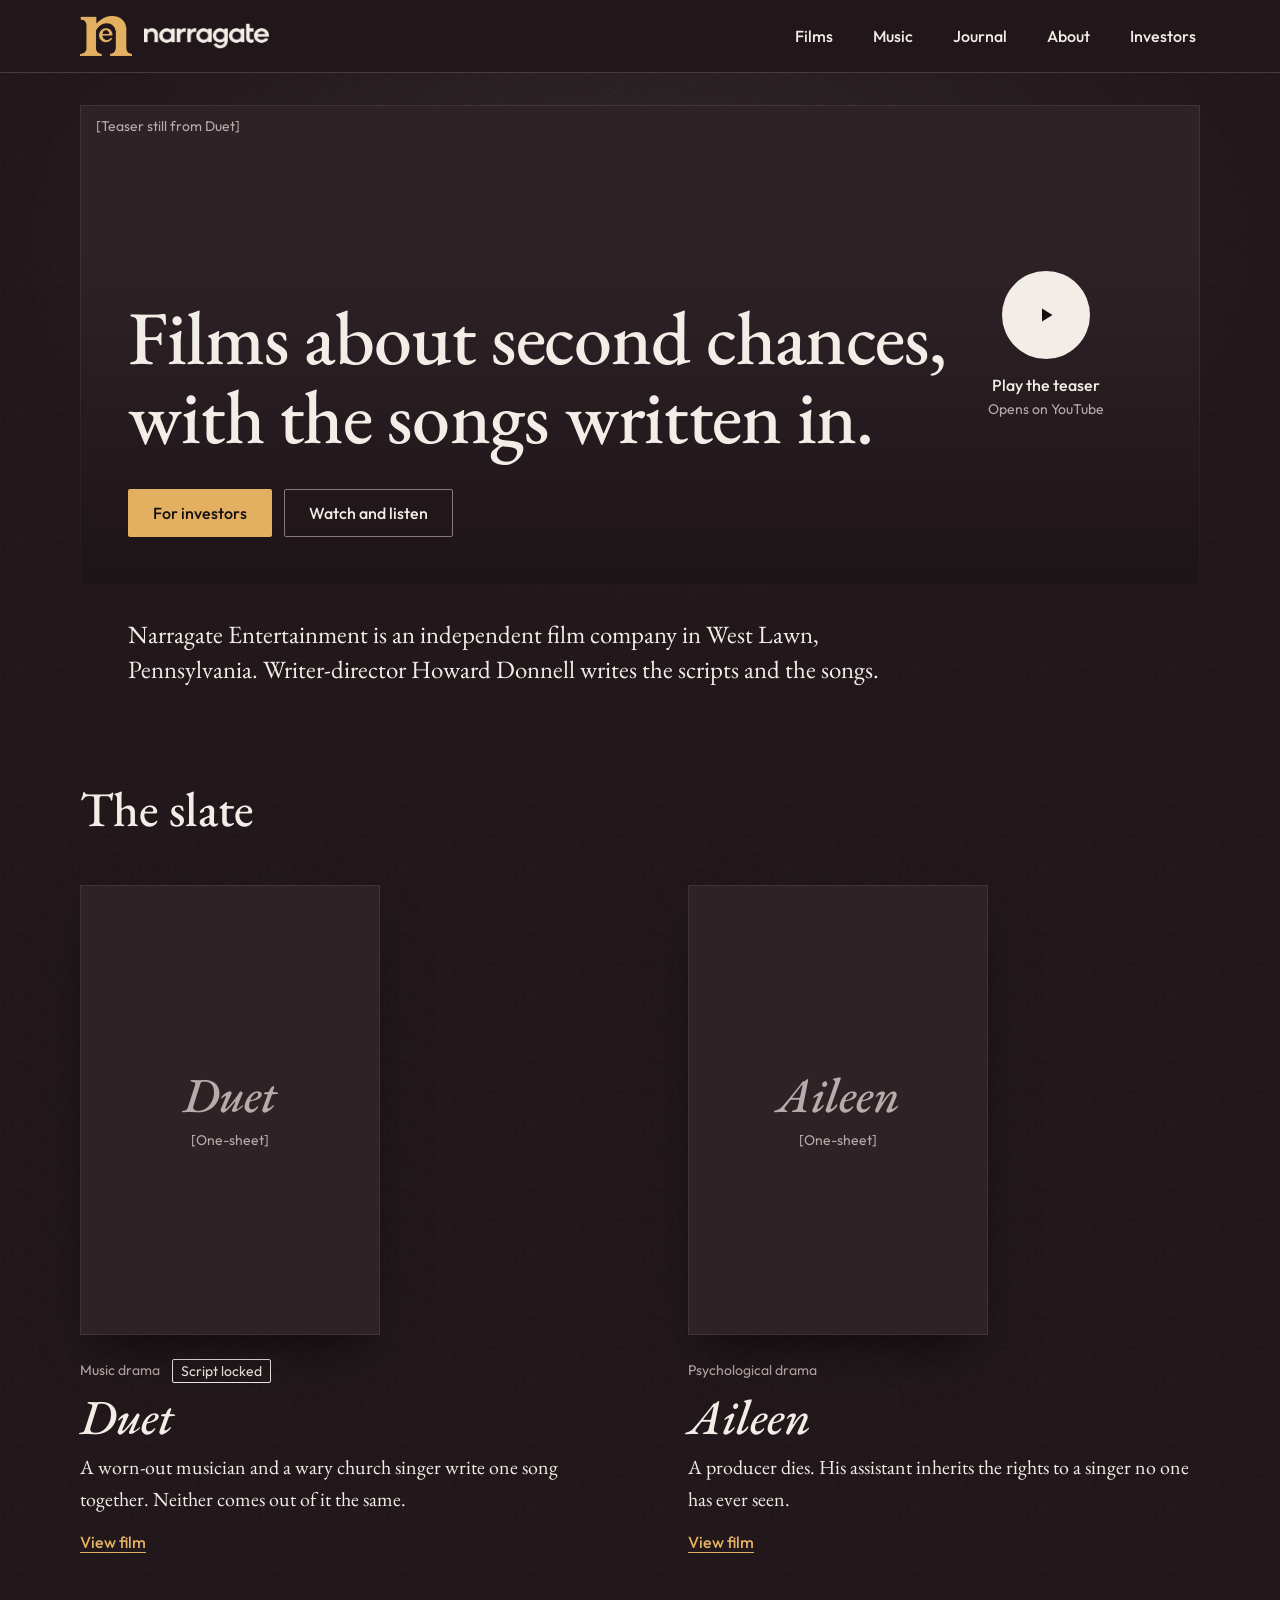
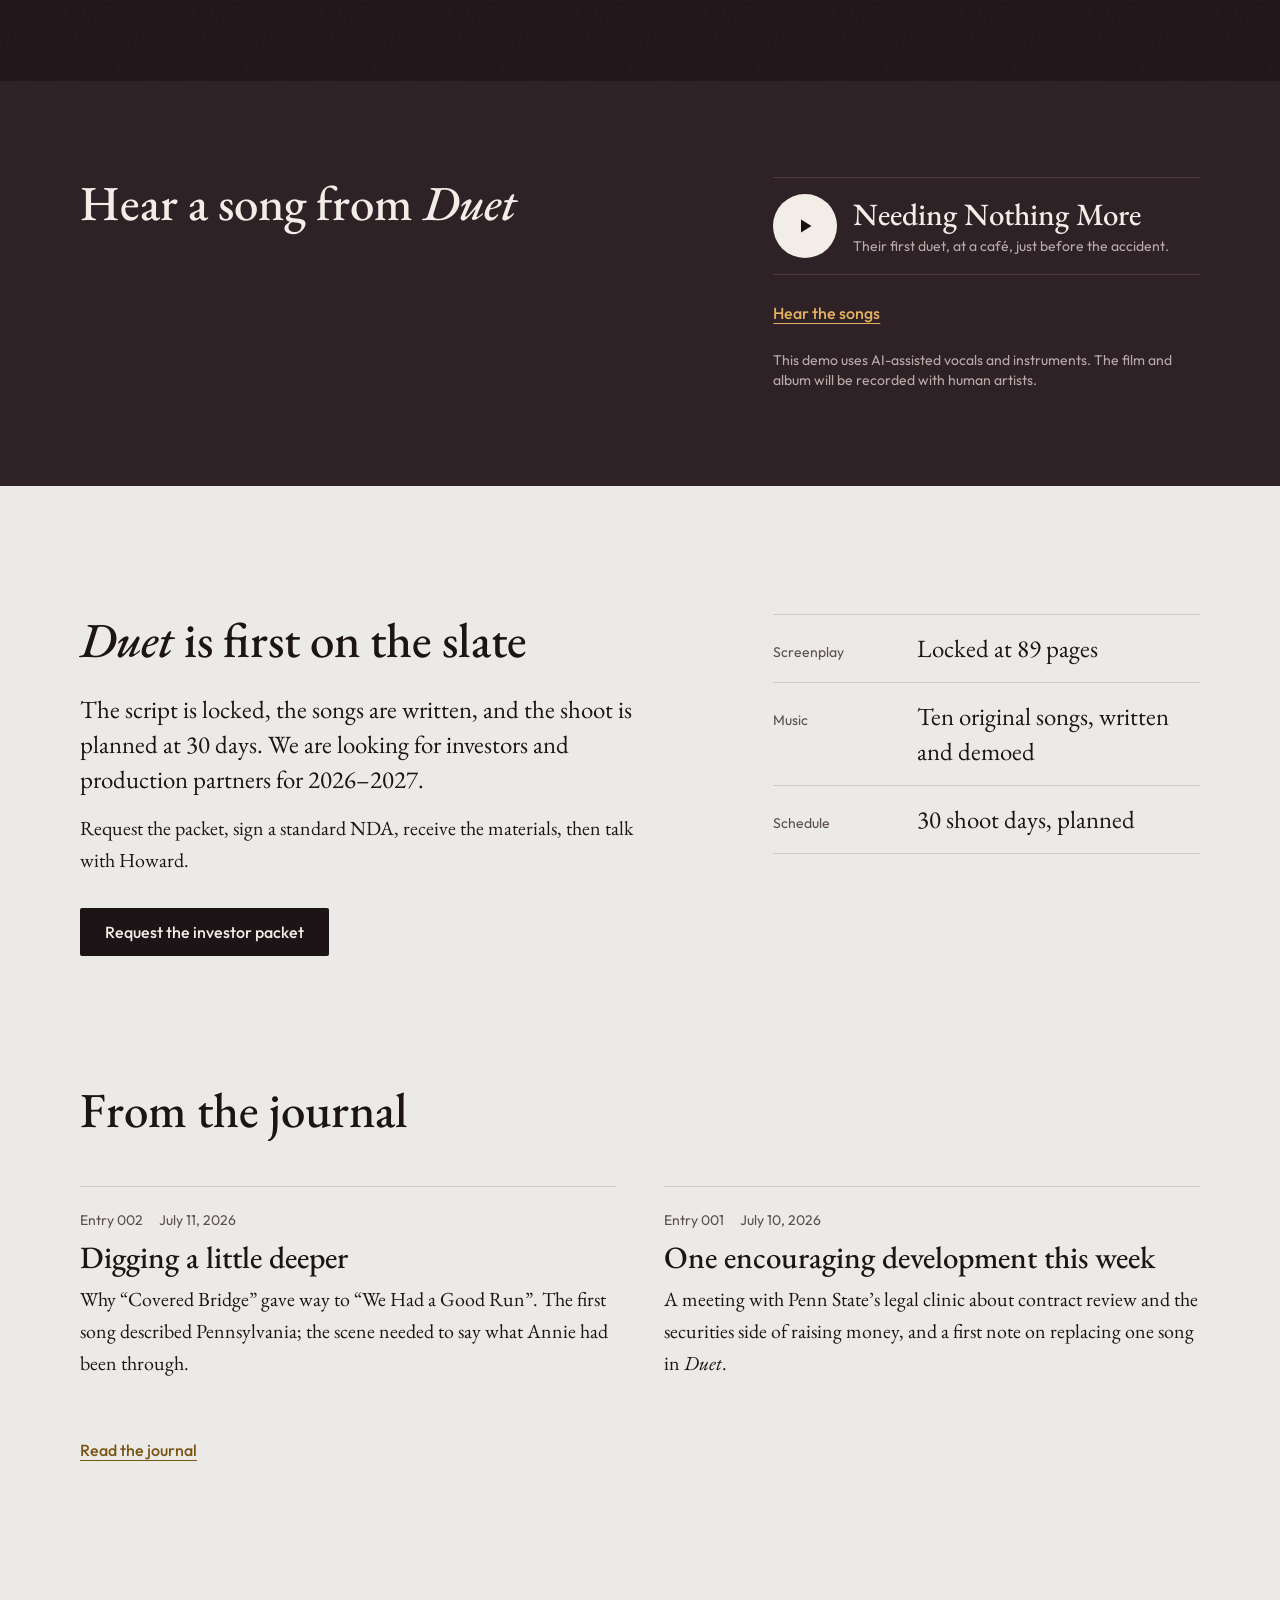
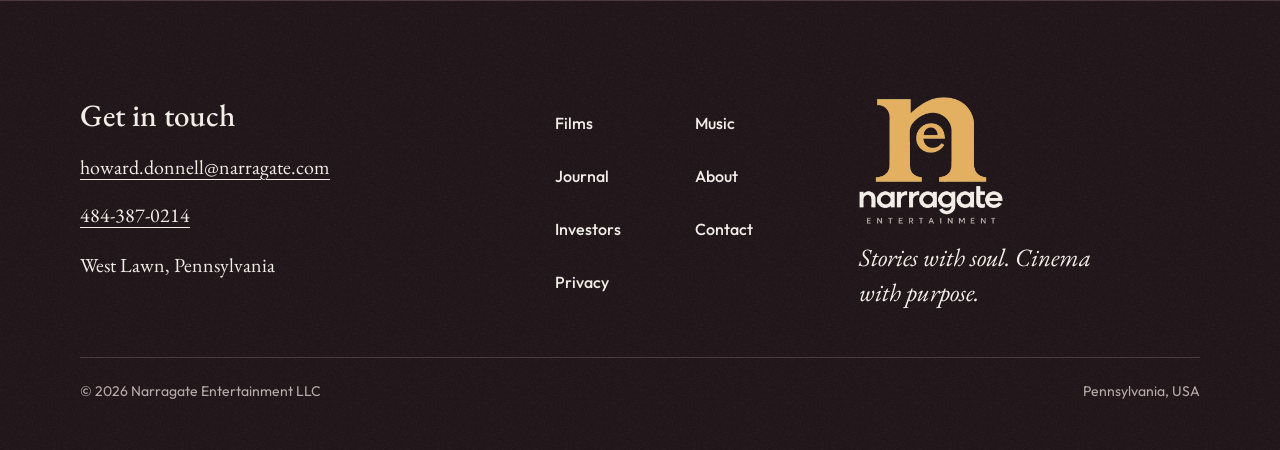
==== index.html @ f236e274 "feat: add narragate.com static site - add eleven pages: home, films, Duet, Aileen, music, journal, a" ====
<!doctype html>
<html lang="en">
<head>
<meta charset="utf-8">
<meta name="viewport" content="width=device-width, initial-scale=1">
<title>Narragate Entertainment: films about second chances</title>
<meta name="description" content="Narragate Entertainment is an independent film company in West Lawn, Pennsylvania. Writer-director Howard Donnell writes the scripts and the songs.">
<meta name="theme-color" content="#21171B">
<link rel="icon" href="assets/favicon/favicon.ico" sizes="any">
<link rel="icon" type="image/png" sizes="32x32" href="assets/favicon/favicon-32x32.png">
<link rel="icon" type="image/png" sizes="16x16" href="assets/favicon/favicon-16x16.png">
<link rel="apple-touch-icon" href="assets/favicon/apple-touch-icon.png">
<link rel="stylesheet" href="assets/css/fonts.css">
<link rel="stylesheet" href="assets/css/narragate.css">
<script>(function(){var d=document.documentElement;try{if(sessionStorage.getItem('ng-lights')!=='1'){d.classList.add('first');sessionStorage.setItem('ng-lights','1');}}catch(e){d.classList.add('first');}})();</script>
<script src="assets/js/site.js" defer></script>
</head>
<body>
<div class="ng">
<a class="skip ui" href="#main">Skip to content</a>
<header class="hdr">
<div class="wrap hdr-in">
<a class="logo" href="index.html" aria-label="Narragate Entertainment, home"><img class="mk" src="assets/img/logo-mark-dark.png" alt=""><img class="wd" src="assets/img/logo-word-dark.png" alt=""></a>
<nav class="nav-l" aria-label="Primary">
<a class="nav-a" href="films.html">Films</a>
<a class="nav-a" href="music.html">Music</a>
<a class="nav-a" href="journal.html">Journal</a>
<a class="nav-a" href="about.html">About</a>
<a class="nav-a" href="investors.html">Investors</a>
</nav>
<button class="menu-b" id="menu-open" type="button" aria-label="Open menu" aria-controls="menu" aria-expanded="false" data-act="openMenu"><svg viewBox="0 0 24 24" width="24" height="24" aria-hidden="true" fill="none" stroke="currentColor" stroke-width="1.75" stroke-linecap="round" stroke-linejoin="round"><path d="M4 7h16M4 12h16M4 17h16"></path></svg></button>
</div>
</header>
<div data-if="menuOpen" hidden>
<div class="sheet" id="menu" role="dialog" aria-modal="true" aria-label="Menu">
<div class="logo" style="justify-content: space-between">
<img class="mk" src="assets/img/logo-mark-dark.png" alt="">
<button class="x-b" id="menu-close" type="button" aria-label="Close menu" data-act="closeMenu"><svg viewBox="0 0 24 24" width="22" height="22" aria-hidden="true" fill="none" stroke="currentColor" stroke-width="1.75" stroke-linecap="round" stroke-linejoin="round"><path d="M6 6l12 12M18 6L6 18"></path></svg></button>
</div>
<nav class="stk" aria-label="Menu">
<a class="h3" href="index.html" aria-current="page">Home</a>
<a class="h3" href="films.html">Films</a>
<a class="h3" href="music.html">Music</a>
<a class="h3" href="journal.html">Journal</a>
<a class="h3" href="about.html">About</a>
<a class="h3" href="investors.html">Investors</a>
<a class="h3" href="contact.html">Contact</a>
</nav>
</div>
</div>
<main id="main">
<section class="house grain plight js-lights">
<div class="wrap heropad">
<div class="hero">
<div class="frame hero-frame js-rise">
<span class="ph-label">[Teaser still from Duet]</span>
<a class="still" href="https://www.youtube.com/watch?v=na07O7nIwEA" target="_blank" rel="noopener" aria-label="Play the Duet teaser. Opens on YouTube."><span class="playbtn"><span class="playc"><svg viewBox="0 0 24 24" width="24" height="24" aria-hidden="true"><path d="M8 5.5v13l10.5-6.5z" fill="currentColor"></path></svg></span><span class="stk" style="gap: 4px"><span class="ui">Play the teaser</span><span class="meta mut">Opens on YouTube</span></span></span></a>
</div>
<div class="hero-copy">
<h1 class="h1">Films about second chances, with the songs written in.</h1>
<div class="doors">
<a class="btn btn-gold" href="investors.html">For investors</a>
<a class="btn btn-ghost" href="films.html">Watch and listen</a>
</div>
</div>
</div>
<p class="lead measure hero-lead">Narragate Entertainment is an independent film company in West Lawn, Pennsylvania. Writer-director Howard Donnell writes the scripts and the songs.</p>
</div>
</section>

<section class="house grain" id="slate">
<div class="wrap sec pt0 stk" style="gap: 48px">
<h2 class="h2">The slate</h2>
<div class="slate">
<a class="lobby" href="duet.html">
<div class="poster" aria-hidden="true"><span class="h2 it mut">Duet</span><span class="ph-label">[One-sheet]</span></div>
<div class="lab">
<div class="lab-top"><span class="meta mut">Music drama</span><span class="chip">Script locked</span></div>
<h3 class="h2 it">Duet</h3>
<p class="body measure">A worn-out musician and a wary church singer write one song together. Neither comes out of it the same.</p>
<span class="lk ui" style="margin-top: 8px">View film</span>
</div>
</a>
<a class="lobby" href="aileen.html">
<div class="poster" aria-hidden="true"><span class="h2 it mut">Aileen</span><span class="ph-label">[One-sheet]</span></div>
<div class="lab">
<div class="lab-top"><span class="meta mut">Psychological drama</span></div>
<h3 class="h2 it">Aileen</h3>
<p class="body measure">A producer dies. His assistant inherits the rights to a singer no one has ever seen.</p>
<span class="lk ui" style="margin-top: 8px">View film</span>
</div>
</a>
</div>
</div>
</section>

<section class="house7">
<div class="wrap band">
<div class="two">
<h2 class="h2">Hear a song from <em>Duet</em></h2>
<div class="stk" style="gap: 16px; align-items: stretch">
<button class="feat" type="button" aria-label="Play Needing Nothing More" aria-pressed="false" data-track="d4" data-title="Needing Nothing More">
<span class="solid">
<span data-on hidden><svg viewBox="0 0 24 24" width="20" height="20" aria-hidden="true" fill="none" stroke="currentColor" stroke-width="2.25" stroke-linecap="round" stroke-linejoin="round"><path d="M9 6v12M15 6v12"></path></svg></span>
<span data-off><svg viewBox="0 0 24 24" width="24" height="24" aria-hidden="true"><path d="M8 5.5v13l10.5-6.5z" fill="currentColor"></path></svg></span>
</span>
<span class="trk-t"><span class="h3 trk-name">Needing Nothing More</span><span class="meta mut">Their first duet, at a café, just before the accident.</span></span>
</button>

<div class="ui"><a class="lk lk-b" href="music.html">Hear the songs</a></div>
<p class="meta mut">This demo uses AI-assisted vocals and instruments. The film and album will be recorded with human artists.</p>
</div>
</div>
</div>
</section>

<section class="screen">
<div class="wrap sec">
<div class="two">
<div class="stk" style="align-items: flex-start">
<h2 class="h2"><em>Duet</em> is first on the slate</h2>
<p class="lead measure" style="margin-top: 24px">The script is locked, the songs are written, and the shoot is planned at 30 days. We are looking for investors and production partners for 2026–2027.</p>
<p class="body measure" style="margin-top: 16px">Request the packet, sign a standard NDA, receive the materials, then talk with Howard.</p>
<a class="btn btn-ink" href="investors.html" style="margin-top: 32px">Request the investor packet</a>
</div>
<dl class="ledger">
<div><dt>Screenplay</dt><dd class="lead">Locked at 89 pages</dd></div>
<div><dt>Music</dt><dd class="lead">Ten original songs, written and demoed</dd></div>
<div><dt>Schedule</dt><dd class="lead">30 shoot days, planned</dd></div>
</dl>
</div>
</div>
<div class="wrap sec pt0 stk" style="gap: 48px">
<h2 class="h2">From the journal</h2>
<div class="two-eq">
<article class="rule stk" style="gap: 8px; padding-top: 24px">
<div class="meta mut" style="display: flex; flex-wrap: wrap; gap: 0 16px"><span>Entry 002</span><span>July 11, 2026</span></div>
<h3 class="h3">Digging a little deeper</h3>
<p class="body">Why “Covered Bridge” gave way to “We Had a Good Run”. The first song described Pennsylvania; the scene needed to say what Annie had been through.</p>
</article>
<article class="rule stk" style="gap: 8px; padding-top: 24px">
<div class="meta mut" style="display: flex; flex-wrap: wrap; gap: 0 16px"><span>Entry 001</span><span>July 10, 2026</span></div>
<h3 class="h3">One encouraging development this week</h3>
<p class="body">A meeting with Penn State’s legal clinic about contract review and the securities side of raising money, and a first note on replacing one song in <em>Duet</em>.</p>
</article>
</div>
<div class="ui"><a class="lk lk-b" href="journal.html">Read the journal</a></div>
</div>
</section>
</main>
<footer class="ftr grain" id="contact">
<div class="wrap ftrpad">
<div class="ftr-g">
<div class="stk" style="gap: 4px; align-items: flex-start">
<h2 class="h3" style="margin-bottom: 8px">Get in touch</h2>
<a class="body lk-q lk-b" href="mailto:howard.donnell@narragate.com" style="overflow-wrap: anywhere">howard.donnell@narragate.com</a>
<a class="body lk-q lk-b" href="tel:+14843870214">484-387-0214</a>
<div class="body" style="margin-top: 8px">West Lawn, Pennsylvania</div>
</div>
<nav class="ftr-l ui" aria-label="Footer">
<a href="films.html">Films</a>
<a href="music.html">Music</a>
<a href="journal.html">Journal</a>
<a href="about.html">About</a>
<a href="investors.html">Investors</a>
<a href="contact.html">Contact</a>
<a href="privacy.html">Privacy</a>
</nav>
<div class="stk" style="gap: 16px; align-items: flex-start">
<img class="brandimg" src="assets/img/logo-lockup-dark.png" alt="Narragate Entertainment" style="width: 144px; height: auto">
<p class="lead it">Stories with soul. Cinema with purpose.</p>
</div>
</div>
<div class="meta mut ftr-legal">
<span>© 2026 Narragate Entertainment LLC</span>
<span>Pennsylvania, USA</span>
</div>
</div>
</footer>
<div data-if="hasNow" hidden>
<div class="mini" role="region" aria-label="Player">
<div class="wrap mini-in">
<button class="pb bare not-s" type="button" aria-label="Previous song" data-act="prev"><svg viewBox="0 0 24 24" width="20" height="20" aria-hidden="true" fill="none" stroke="currentColor" stroke-width="1.75" stroke-linecap="round" stroke-linejoin="round"><path d="M18 6.5l-8 5.5 8 5.5z"></path><path d="M7 6.5v11"></path></svg></button>
<button class="pb on" type="button" aria-label="Pause" data-label="nowLabel" data-act="toggleNow">
<span data-if="nowOn"><svg viewBox="0 0 24 24" width="20" height="20" aria-hidden="true" fill="none" stroke="currentColor" stroke-width="2.25" stroke-linecap="round" stroke-linejoin="round"><path d="M9 6v12M15 6v12"></path></svg></span>
<span data-if="nowOff" hidden><svg viewBox="0 0 24 24" width="20" height="20" aria-hidden="true"><path d="M8 5.5v13l10.5-6.5z" fill="currentColor"></path></svg></span>
</button>
<button class="pb bare not-s" type="button" aria-label="Next song" data-act="next"><svg viewBox="0 0 24 24" width="20" height="20" aria-hidden="true" fill="none" stroke="currentColor" stroke-width="1.75" stroke-linecap="round" stroke-linejoin="round"><path d="M6 6.5l8 5.5-8 5.5z"></path><path d="M17 6.5v11"></path></svg></button>
<div class="stk" style="flex: 1 1 auto; min-width: 0; padding-left: 8px">
<span class="ui ell" data-bind="nowTitle"></span>
<span class="meta mut ell"><em data-bind="nowFilm"></em><span class="not-s" style="padding-left: 12px" data-bind="nowNote"></span></span>
</div>
<span class="meta time" aria-label="Time elapsed" data-bind="nowTime"></span>
<button class="pb bare" type="button" aria-label="Close player" data-act="stop"><svg viewBox="0 0 24 24" width="22" height="22" aria-hidden="true" fill="none" stroke="currentColor" stroke-width="1.75" stroke-linecap="round" stroke-linejoin="round"><path d="M6 6l12 12M18 6L6 18"></path></svg></button>
</div>
</div>
</div>
</div>
</body>
</html>
---- assets/css/fonts.css ----
/* Narragate fonts: three variable fonts, loaded from assets/fonts.
   EB Garamond (roman and italic, weight 400 to 800) and Outfit (weight 100 to 900). */
@font-face{font-family:'EB Garamond';font-style:normal;font-weight:400 800;font-display:swap;src:url(../fonts/eb-garamond-latin-wght-normal.woff2) format('woff2')}
@font-face{font-family:'EB Garamond';font-style:italic;font-weight:400 800;font-display:swap;src:url(../fonts/eb-garamond-latin-wght-italic.woff2) format('woff2')}
@font-face{font-family:'Outfit';font-style:normal;font-weight:100 900;font-display:swap;src:url(../fonts/outfit-latin-wght-normal.woff2) format('woff2')}
---- assets/css/narragate.css ----
/* Narragate site stylesheet. Fonts are declared in fonts.css. */
:root,.ng{--house-900:#170F12;--house-800:#21171B;--house-700:#2E2227;--house-600:#4A3A40;--control-dark:#8A777D;--light:#F2EDE6;--muted:#B9ABA9;--tungsten:#E3B062;--tungsten-deep:#C8923E;--screen:#ECEAE6;--screen-raised:#F7F6F3;--ink:#1C1417;--ink-muted:#5B4F52;--brass:#7A5516;--screen-line:#CFCBC5;--control-light:#7F7973;--err-l:#A1281B;--ok-l:#256B3C;--serif:'EB Garamond','Iowan Old Style',Palatino,Georgia,serif;--sans:Outfit,'Helvetica Neue',system-ui,sans-serif}
html{scroll-behavior:smooth}
body{margin:0}
.ng,.ng *{box-sizing:border-box}
.ng{min-height:100vh;display:flex;flex-direction:column;background:var(--house-800);color:var(--light);font-family:var(--serif);-webkit-font-smoothing:antialiased;text-rendering:optimizeLegibility}
.ng ::selection{background:var(--tungsten);color:var(--house-900)}
:where(.ng) :where(h1,h2,h3,p,ol,ul,dl,dt,dd){margin:0;padding:0}
:where(.ng) :where(ol,ul){list-style:none}
:where(.ng) a{color:inherit}
.display{font:italic 500 clamp(3.25rem,2.07rem + 4.83vw,5.9375rem)/1 var(--serif);letter-spacing:-0.01em}
.h1{font:500 clamp(2.625rem,1.69rem + 3.82vw,4.75rem)/1.05 var(--serif);letter-spacing:-0.01em;text-wrap:balance}
.h2{font:500 clamp(2.0625rem,1.62rem + 1.8vw,3.0625rem)/1.1 var(--serif);text-wrap:balance}
.h3{font:500 clamp(1.6875rem,1.58rem + 0.45vw,1.9375rem)/1.2 var(--serif)}
.lead{font:400 clamp(1.4375rem,1.38rem + 0.22vw,1.5625rem)/1.4 var(--serif);text-wrap:pretty;font-variant-numeric:oldstyle-nums}
.t-item{font:500 clamp(1.4375rem,1.38rem + 0.22vw,1.5625rem)/1.3 var(--serif)}
.body{font:400 clamp(1.1875rem,1.16rem + 0.11vw,1.25rem)/1.6 var(--serif);text-wrap:pretty;font-variant-numeric:oldstyle-nums}
.ui{font:500 1rem/1.3 var(--sans)}
.meta{font:400 0.875rem/1.4 var(--sans)}
.billing{font:400 clamp(0.8125rem,0.785rem + 0.11vw,0.875rem)/1.6 var(--sans);letter-spacing:clamp(0.02em,calc((100cqi - 23.4em) / 38),0.24em);text-transform:uppercase}
.billing span{text-wrap:balance}
.tb>.stk{container-type:inline-size}
.it{font-style:italic}
.measure{max-width:68ch}
.mut{color:var(--muted)}
.screen .mut{color:var(--ink-muted)}
.stk{display:flex;flex-direction:column}
.ell{white-space:nowrap;overflow:hidden;text-overflow:ellipsis}
.house{background-color:var(--house-800);color:var(--light)}
.house7{background-color:var(--house-700);color:var(--light)}
.screen{background-color:var(--screen);color:var(--ink)}
.plight{background-image:radial-gradient(900px 520px at 50% 24%,rgba(255,255,255,0.07),rgba(255,255,255,0) 70%)}
.grain{position:relative;isolation:isolate}
.grain::before{content:"";position:absolute;inset:0;z-index:-1;background-image:url(../img/grain.png);background-size:128px 128px;pointer-events:none}
.wrap{width:100%;max-width:1360px;margin:0 auto;padding-inline:20px}
.sec{padding-block:64px}
.band{padding-block:48px}
.heropad{padding-top:24px;padding-bottom:64px}
.toppad{padding-top:48px;padding-bottom:64px}
.pt0{padding-top:0}
.pb0{padding-bottom:0}
.rule{border-top:1px solid var(--screen-line)}
.house .rule,.house7 .rule{border-top-color:var(--house-600)}
.two,.two-r,.two-eq,.three,.steps,.tb,.frow,.frow2,.slate,.inv{display:grid;gap:32px}
.tb>.poster,.tb>.portrait{width:60%;margin:0 auto}
.frow,.frow2{gap:16px}
.skip{position:absolute;left:-999px;top:8px;z-index:60;background:var(--light);color:var(--house-900);padding:12px 16px}
.skip:focus{left:16px}
.hdr{position:sticky;top:0;z-index:30;background:rgba(33,23,27,0.94);-webkit-backdrop-filter:blur(12px);backdrop-filter:blur(12px);color:var(--light);border-bottom:1px solid var(--house-600)}
.hdr.lighth{background:rgba(236,234,230,0.94);color:var(--ink);border-bottom-color:var(--screen-line)}
.hdr-in{display:flex;align-items:center;justify-content:space-between;height:56px}
.logo{display:inline-flex;align-items:center;gap:12px;min-height:44px;text-decoration:none}
.logo img,.brandimg{display:block;width:auto}
.logo .mk{height:32px}
.logo .wd{height:20px}
.nav-l{display:none}
.nav-a{display:inline-flex;align-items:center;justify-content:center;min-height:44px;min-width:44px;padding-inline:4px;text-decoration:underline;text-decoration-color:transparent;text-decoration-thickness:2px;text-underline-offset:0.5em;font:500 1rem/1.3 var(--sans);transition:text-decoration-color 0.15s ease}
.nav-a:hover{text-decoration-color:currentColor}
.nav-a[aria-current]{text-decoration-color:var(--tungsten)}
.hdr.lighth .nav-a[aria-current]{text-decoration-color:var(--brass)}
.menu-b,.x-b{display:inline-flex;align-items:center;justify-content:center;width:44px;height:44px;margin-right:-8px;padding:0;border:0;background:none;color:inherit;cursor:pointer}
.sheet{position:fixed;inset:0;z-index:50;display:flex;flex-direction:column;padding:8px 20px 32px;overflow:auto;background:var(--house-700);color:var(--light)}
.sheet nav a{display:flex;align-items:center;min-height:64px;border-top:1px solid var(--house-600);text-decoration:none}
.sheet nav a:last-child{border-bottom:1px solid var(--house-600)}
.sheet nav a[aria-current]{color:var(--tungsten);text-decoration:underline;text-decoration-thickness:2px;text-underline-offset:0.3em}
.btn{display:inline-flex;align-items:center;justify-content:center;gap:8px;min-height:48px;padding:0 24px;border:1px solid transparent;border-radius:2px;font:500 1rem/1.3 var(--sans);text-decoration:none;cursor:pointer;transition:filter 0.15s ease,background-color 0.15s ease}
.btn.sm{min-height:44px;padding:0 16px}
.btn.block{display:flex;width:100%}
.ng a.btn-gold,.btn-gold{background:var(--tungsten);color:var(--house-900)}
.btn-gold:hover{filter:brightness(1.06)}
.btn-gold:active{background:var(--tungsten-deep)}
.ng a.btn-ink,.btn-ink{background:var(--ink);color:var(--light)}
.btn-ink:hover{filter:brightness(1.35)}
.btn-ghost{border-color:var(--control-dark)}
.btn-ghost:hover{background:rgba(255,255,255,0.06)}
.ng a.lk,.lk{color:var(--tungsten);text-decoration:underline;text-decoration-thickness:1px;text-underline-offset:0.25em;transition:text-decoration-thickness 0.15s ease}
.screen a.lk,.screen .lk{color:var(--brass)}
.lk:hover,a:hover>.lab .lk{text-decoration-thickness:2px}
.lk-q{text-decoration:underline;text-decoration-thickness:1px;text-underline-offset:0.25em;transition:color 0.15s ease,text-decoration-thickness 0.15s ease}
.lk-q:hover{color:var(--tungsten);text-decoration-thickness:2px}
.lk-b{display:inline-flex;align-items:center;min-height:44px}
.ng a:focus-visible,.ng button:focus-visible,.ng input:focus-visible,.ng select:focus-visible,.ng textarea:focus-visible,.ng [tabindex]:focus-visible{outline:2px solid var(--tungsten);outline-offset:3px}
.screen a:focus-visible,.screen button:focus-visible,.screen input:focus-visible,.screen select:focus-visible,.screen textarea:focus-visible,.screen [tabindex]:focus-visible,.ng .lighth a:focus-visible,.ng .lighth button:focus-visible{outline-color:var(--ink)}
.chip{display:inline-flex;align-items:center;height:24px;padding:0 8px;border:1px solid var(--light);border-radius:2px;font:400 0.875rem/1 var(--sans);color:var(--light);white-space:nowrap}
.ph-label{font:400 0.875rem/1.4 var(--sans);color:var(--muted)}
.frame{position:relative;aspect-ratio:16/9;display:flex;align-items:center;justify-content:center;background:var(--house-700);box-shadow:inset 0 0 0 1px rgba(255,255,255,0.08)}
.frame>.ph-label{position:absolute;left:16px;top:12px;z-index:2;pointer-events:none}
.still{position:absolute;inset:0;z-index:1;display:flex;align-items:center;justify-content:center;text-decoration:none;cursor:pointer;transition:background-color 0.15s ease}
.still:hover{background-color:rgba(255,255,255,0.03)}
.playbtn{display:inline-flex;align-items:center;gap:12px;white-space:nowrap}
.playc{display:inline-flex;flex:0 0 auto;align-items:center;justify-content:center;width:72px;height:72px;border-radius:999px;background:var(--light);color:var(--house-900);transition:transform 0.15s ease}
.playc.sm{width:48px;height:48px}
.still:hover .playc{transform:scale(1.06)}
.endcard{position:absolute;inset:0;z-index:1;display:flex;flex-direction:column;align-items:center;justify-content:center;gap:12px;padding:16px;background:rgba(23,15,18,0.55)}
.hero{position:relative}
.hero-copy{display:flex;flex-direction:column;gap:32px;margin-top:24px}
.doors{display:flex;flex-wrap:wrap;gap:12px}
.hero-lead{margin-top:32px}
.slate{gap:64px}
.lobby{display:flex;flex-direction:column;gap:24px;text-decoration:none}
.lobby .poster{width:min(300px,60%)}
.lab{display:flex;flex-direction:column;gap:8px;align-items:flex-start}
.lab-top{display:flex;flex-wrap:wrap;align-items:center;gap:12px;min-height:24px}
.poster{position:relative;aspect-ratio:2/3;display:flex;flex-direction:column;align-items:center;justify-content:center;gap:8px;padding:12px;text-align:center;background:var(--house-700);color:var(--light);box-shadow:0 24px 48px -16px rgba(0,0,0,0.6),inset 0 0 0 1px rgba(255,255,255,0.08);transition:transform 0.15s ease,box-shadow 0.15s ease}
a.lobby:hover .poster,a.lobby:focus-visible .poster{transform:translateY(-4px);box-shadow:0 32px 56px -16px rgba(0,0,0,0.7),inset 0 0 0 1px rgba(255,255,255,0.16)}
.ng .poster .mut{color:var(--muted)}
.story-poster{float:right;width:40%;margin:0 0 8px 16px;box-shadow:0 16px 32px -16px rgba(28,20,23,0.5)}
.portrait{aspect-ratio:4/5;display:flex;align-items:center;justify-content:center;padding:16px;text-align:center}
.ph-l{border:1px dashed var(--control-light);font:400 0.875rem/1.4 var(--sans);color:var(--ink-muted)}
.ledger>div{display:grid;gap:4px;padding:16px 0;border-top:1px solid var(--screen-line)}
.ledger>div:last-child{border-bottom:1px solid var(--screen-line)}
.ledger dt{font:400 0.875rem/1.4 var(--sans);color:var(--ink-muted)}
.ledger dd{font-variant-numeric:lining-nums tabular-nums}
.trks>li:last-child .trk{border-bottom:1px solid var(--house-600)}
.trk{display:grid;grid-template-columns:28px minmax(0,1fr) 44px;align-items:center;column-gap:12px;width:100%;min-height:64px;padding:8px 0;border:0;border-top:1px solid var(--house-600);background:none;color:inherit;text-align:left;cursor:pointer;transition:background-color 0.12s ease}
.trk:hover{background-color:rgba(255,255,255,0.03)}
.trk-n{display:flex;justify-content:flex-end;font:400 0.875rem/1 var(--sans);font-variant-numeric:lining-nums tabular-nums;color:var(--muted)}
.trk-t{display:flex;flex-direction:column;gap:4px;min-width:0}
.ring{display:inline-flex;align-items:center;justify-content:center;width:44px;height:44px;border:1px solid transparent;border-radius:999px;color:var(--muted);transition:border-color 0.12s ease,color 0.12s ease}
.trk:hover .ring,.trk:focus-visible .ring{border-color:var(--control-dark);color:var(--light)}
.trk.on .ring{border-color:var(--tungsten);color:var(--tungsten)}
.trk.on .trk-name,.feat.on .trk-name{color:var(--tungsten)}
.meter{display:inline-flex;align-items:flex-end;gap:2px;height:14px}
.meter i{display:block;width:3px;height:100%;background:var(--tungsten);transform-origin:bottom;transform:scaleY(0.5)}
.meter i:nth-child(2){transform:scaleY(1)}
.meter i:nth-child(3){transform:scaleY(0.7)}
.feat{display:flex;align-items:center;gap:16px;width:100%;padding:16px 0;border:0;border-top:1px solid var(--house-600);border-bottom:1px solid var(--house-600);background:none;color:inherit;text-align:left;cursor:pointer}
.solid{display:inline-flex;flex:0 0 auto;align-items:center;justify-content:center;width:64px;height:64px;border-radius:999px;background:var(--light);color:var(--house-900);transition:transform 0.15s ease,background-color 0.15s ease}
.feat:hover .solid{transform:scale(1.06)}
.feat.on .solid{background:var(--tungsten)}
.pb{display:inline-flex;flex:0 0 auto;align-items:center;justify-content:center;width:44px;height:44px;padding:0;border:1px solid var(--control-dark);border-radius:999px;background:none;color:var(--light);cursor:pointer;transition:background-color 0.12s ease}
.pb.bare{border-color:transparent}
.pb:hover{background:rgba(255,255,255,0.06)}
.pb.on{border-color:var(--tungsten);color:var(--tungsten)}
.mini{position:sticky;bottom:0;z-index:25;background:var(--house-700);color:var(--light);border-top:1px solid var(--house-600)}
.mini-in{display:flex;align-items:center;gap:8px;min-height:64px}
.time{font-variant-numeric:lining-nums tabular-nums;color:var(--muted);padding-inline:8px}
.subnav{position:sticky;top:0;z-index:28;background:rgba(33,23,27,0.94);-webkit-backdrop-filter:blur(12px);backdrop-filter:blur(12px);color:var(--light);border-top:1px solid var(--house-600);border-bottom:1px solid var(--house-600)}
.subnav-in{display:flex;align-items:center;gap:32px;height:64px}
.subnav-l{display:flex;align-items:center;gap:24px;margin-left:auto}
.ctabar{position:sticky;bottom:0;z-index:24;background:rgba(33,23,27,0.96);border-top:1px solid var(--house-600)}
.has-mini .ctabar{bottom:64px}
.panel{padding:24px;background:var(--screen-raised);box-shadow:inset 0 0 0 1px var(--screen-line);scroll-margin-top:96px;scroll-margin-bottom:24px}
.inp,.chk input{scroll-margin-top:128px;scroll-margin-bottom:24px}
.fld{display:flex;flex-direction:column;gap:8px}
.inp{width:100%;min-height:48px;padding:8px 16px;border:1px solid var(--control-light);border-radius:2px;background:#FFFFFF;color:var(--ink);font:400 clamp(1.1875rem,1.16rem + 0.11vw,1.25rem)/1.4 var(--serif)}
textarea.inp{min-height:96px;padding-block:12px;resize:vertical}
.inp[aria-invalid="true"]{border-color:var(--err-l);box-shadow:inset 0 0 0 1px var(--err-l)}
.sel{position:relative}
.sel select{-webkit-appearance:none;appearance:none;padding-right:48px}
.sel svg{position:absolute;right:16px;top:50%;transform:translateY(-50%);pointer-events:none;color:var(--ink-muted)}
.err{display:flex;align-items:flex-start;gap:8px;color:var(--err-l);font:400 0.875rem/1.4 var(--sans)}
.ok{display:flex;align-items:center;gap:8px;color:var(--ok-l)}
.chk{display:flex;align-items:flex-start;gap:12px;min-height:44px;cursor:pointer}
.chk input{-webkit-appearance:none;appearance:none;display:inline-grid;place-content:center;flex:0 0 auto;width:24px;height:24px;margin:4px 0 0;border:1px solid var(--control-light);border-radius:2px;background:#FFFFFF;cursor:pointer}
.chk input::before{content:"";width:12px;height:6px;border-left:2px solid var(--light);border-bottom:2px solid var(--light);transform:translateY(-1px) rotate(-45deg);opacity:0}
.chk input:checked{background:var(--ink);border-color:var(--ink)}
.chk input:checked::before{opacity:1}
.step-h{display:flex;flex-wrap:wrap;align-items:baseline;gap:4px 12px}
.num{font:500 clamp(1.4375rem,1.38rem + 0.22vw,1.5625rem)/1.3 var(--serif);font-variant-numeric:lining-nums tabular-nums;color:var(--ink-muted)}
.tag{display:inline-flex;align-items:center;gap:4px;font:500 0.875rem/1.4 var(--sans);color:var(--ink-muted)}
.tag.ok{color:var(--ok-l)}
.ftr{flex-grow:1;display:flex;flex-direction:column;justify-content:center;background-color:var(--house-800);color:var(--light);border-top:1px solid var(--house-600)}
.ftrpad{padding-top:64px;padding-bottom:32px}
.ftr-g{display:grid;gap:48px}
.ftr-l{display:grid;grid-template-columns:repeat(2,minmax(0,1fr));column-gap:24px}
.ftr-l a{display:inline-flex;align-items:center;min-height:44px;text-decoration:none}
.ftr-l a:hover{text-decoration:underline;text-underline-offset:0.3em}
.ftr-legal{display:flex;flex-wrap:wrap;justify-content:space-between;gap:8px 32px;margin-top:48px;padding-top:24px;border-top:1px solid var(--house-600)}
.closing{border-top:1px solid var(--house-600)}
@media(max-width:599px){.not-s{display:none !important}}
@media(min-width:600px){
.only-s{display:none !important}
.wrap{padding-inline:32px}
.tb{grid-template-columns:minmax(0,1fr) minmax(0,2fr);gap:24px 32px;align-items:center}
.tb>.poster,.tb>.portrait{width:100%}
.lobby.row{display:grid;grid-template-columns:minmax(0,2fr) minmax(0,3fr);gap:32px;align-items:center}
.lobby.row .poster{width:100%}
.ledger>div{grid-template-columns:128px minmax(0,1fr);gap:16px;align-items:baseline}
.steps{grid-template-columns:repeat(2,minmax(0,1fr))}
.two-eq{grid-template-columns:repeat(2,minmax(0,1fr));gap:32px 48px}
.frow,.frow2{grid-template-columns:minmax(0,1fr) minmax(0,1fr)}
}
@media(max-width:899px){.not-m{display:none !important}}
@media(min-width:900px){
.only-m{display:none !important}
.wrap{padding-inline:48px}
.sec{padding-block:96px}
.band{padding-block:64px}
.heropad{padding-top:32px;padding-bottom:96px}
.toppad{padding-top:64px;padding-bottom:96px}
.pt0{padding-top:0}
.pb0{padding-bottom:0}
.hdr-in{height:72px}
.logo .mk{height:40px}
.logo .wd{height:26px}
.hdr.film{position:static}
.nav-l{display:flex;align-items:center;gap:32px}
.menu-b{display:none}
.two{grid-template-columns:minmax(0,7fr) minmax(0,5fr);gap:48px;align-items:start}
.two-r{grid-template-columns:minmax(0,5fr) minmax(0,7fr);gap:48px;align-items:start}
.three{grid-template-columns:repeat(3,minmax(0,1fr));gap:48px}
.slate{grid-template-columns:repeat(2,minmax(0,1fr));gap:48px}
.tb{grid-template-columns:minmax(0,320px) minmax(0,1fr);gap:64px}
.lobby.row{grid-template-columns:minmax(0,320px) minmax(0,1fr);gap:64px}
.inv{grid-template-columns:minmax(0,7fr) minmax(0,5fr);gap:64px 48px;align-items:start}
.inv-form{grid-column:2;grid-row:1 / span 2}
.inv .frow{grid-template-columns:minmax(0,1fr)}
.inv .panel{min-height:560px}
.panel{padding:32px}
.stick{position:sticky;top:96px;align-self:start}
.hero-frame{aspect-ratio:21/9}
.hero-frame::after{content:"";position:absolute;inset:0;background:linear-gradient(to top,rgba(23,15,18,0.72),rgba(23,15,18,0) 70%);pointer-events:none}
.hero .still{align-items:flex-start;justify-content:flex-end;padding:32px}
.hero-copy{position:absolute;left:48px;right:48px;bottom:48px;z-index:2;margin:0;pointer-events:none}
.hero-copy .btn{pointer-events:auto}
.hero-copy .h1{max-width:920px}
.hero-lead{padding-left:48px}
.ftrpad{padding-top:96px;padding-bottom:48px}
.ftr-g{grid-template-columns:minmax(0,5fr) minmax(0,3fr) minmax(0,4fr);gap:48px}
}
@media(min-width:900px) and (min-height:800px){.inv-form{position:sticky;top:96px}}
@media(min-width:900px) and (max-width:1023px){.hero .still{padding:24px}.hero .playbtn .stk{display:none}.hero .playc{width:64px;height:64px}}
@media(min-width:1200px){
.hero .still{align-items:center;padding:0 96px 0 0}
.hero .playbtn{flex-direction:column;gap:16px;text-align:center}
.hero .playc{width:88px;height:88px}
.tb{grid-template-columns:minmax(0,384px) minmax(0,1fr);gap:96px}
}
@media(min-width:1280px){
.wrap{padding-inline:80px}
.sec{padding-block:128px}
.band{padding-block:96px}
.toppad{padding-top:96px;padding-bottom:128px}
.pt0{padding-top:0}
.pb0{padding-bottom:0}
.two,.two-r{gap:48px 96px}
.inv{gap:64px 96px}
.slate{gap:48px 96px}
}
@media(prefers-reduced-motion:no-preference){
html.first .js-lights{animation:ng-lights 0.9s ease-out both}
html.first .js-rise{animation:ng-rise 0.9s ease-out both}
html.first .js-lights .playbtn{animation:ng-arrive 0.5s ease-out 0.9s both}
.sheet{animation:ng-sheet 0.22s ease-out both}
.meter i{animation:ng-meter 0.9s ease-in-out infinite alternate}
.meter i:nth-child(2){animation-delay:-0.3s}
.meter i:nth-child(3){animation-delay:-0.6s}
@keyframes ng-lights{from{background-color:#4A3A40}to{background-color:#21171B}}
@keyframes ng-rise{from{filter:brightness(0.6)}to{filter:brightness(1)}}
@keyframes ng-arrive{from{opacity:0;transform:scale(0.92)}to{opacity:1;transform:none}}
@keyframes ng-sheet{from{transform:translateX(100%)}to{transform:none}}
@keyframes ng-meter{from{transform:scaleY(0.25)}to{transform:scaleY(1)}}
}
@media(prefers-reduced-motion:reduce){html{scroll-behavior:auto}.btn,.playc,.poster,.pb,.solid,.trk,.ring,.lk,.lk-q,.nav-a,.still{transition:none}}
/* static-site additions */
[hidden]{display:none !important}
[data-if],[data-on],[data-off]{display:contents}
html,body{background:#21171B}
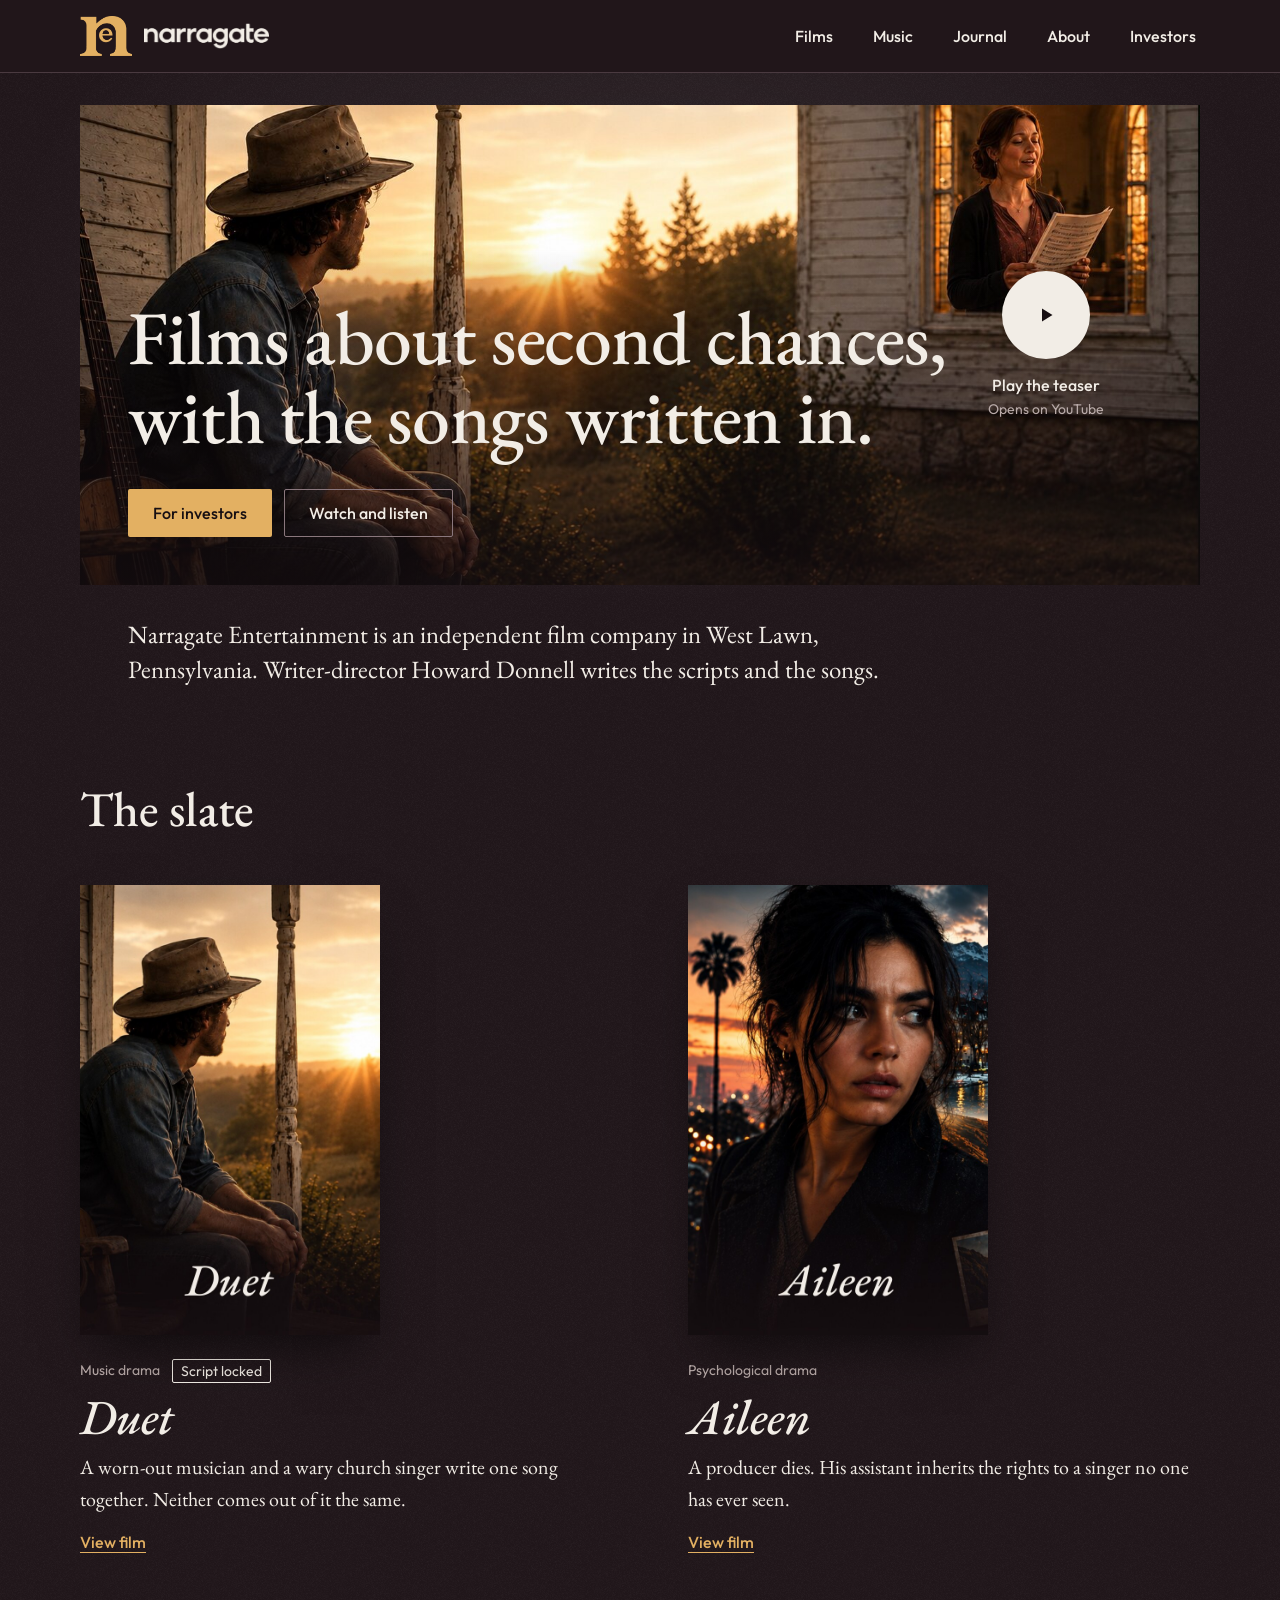
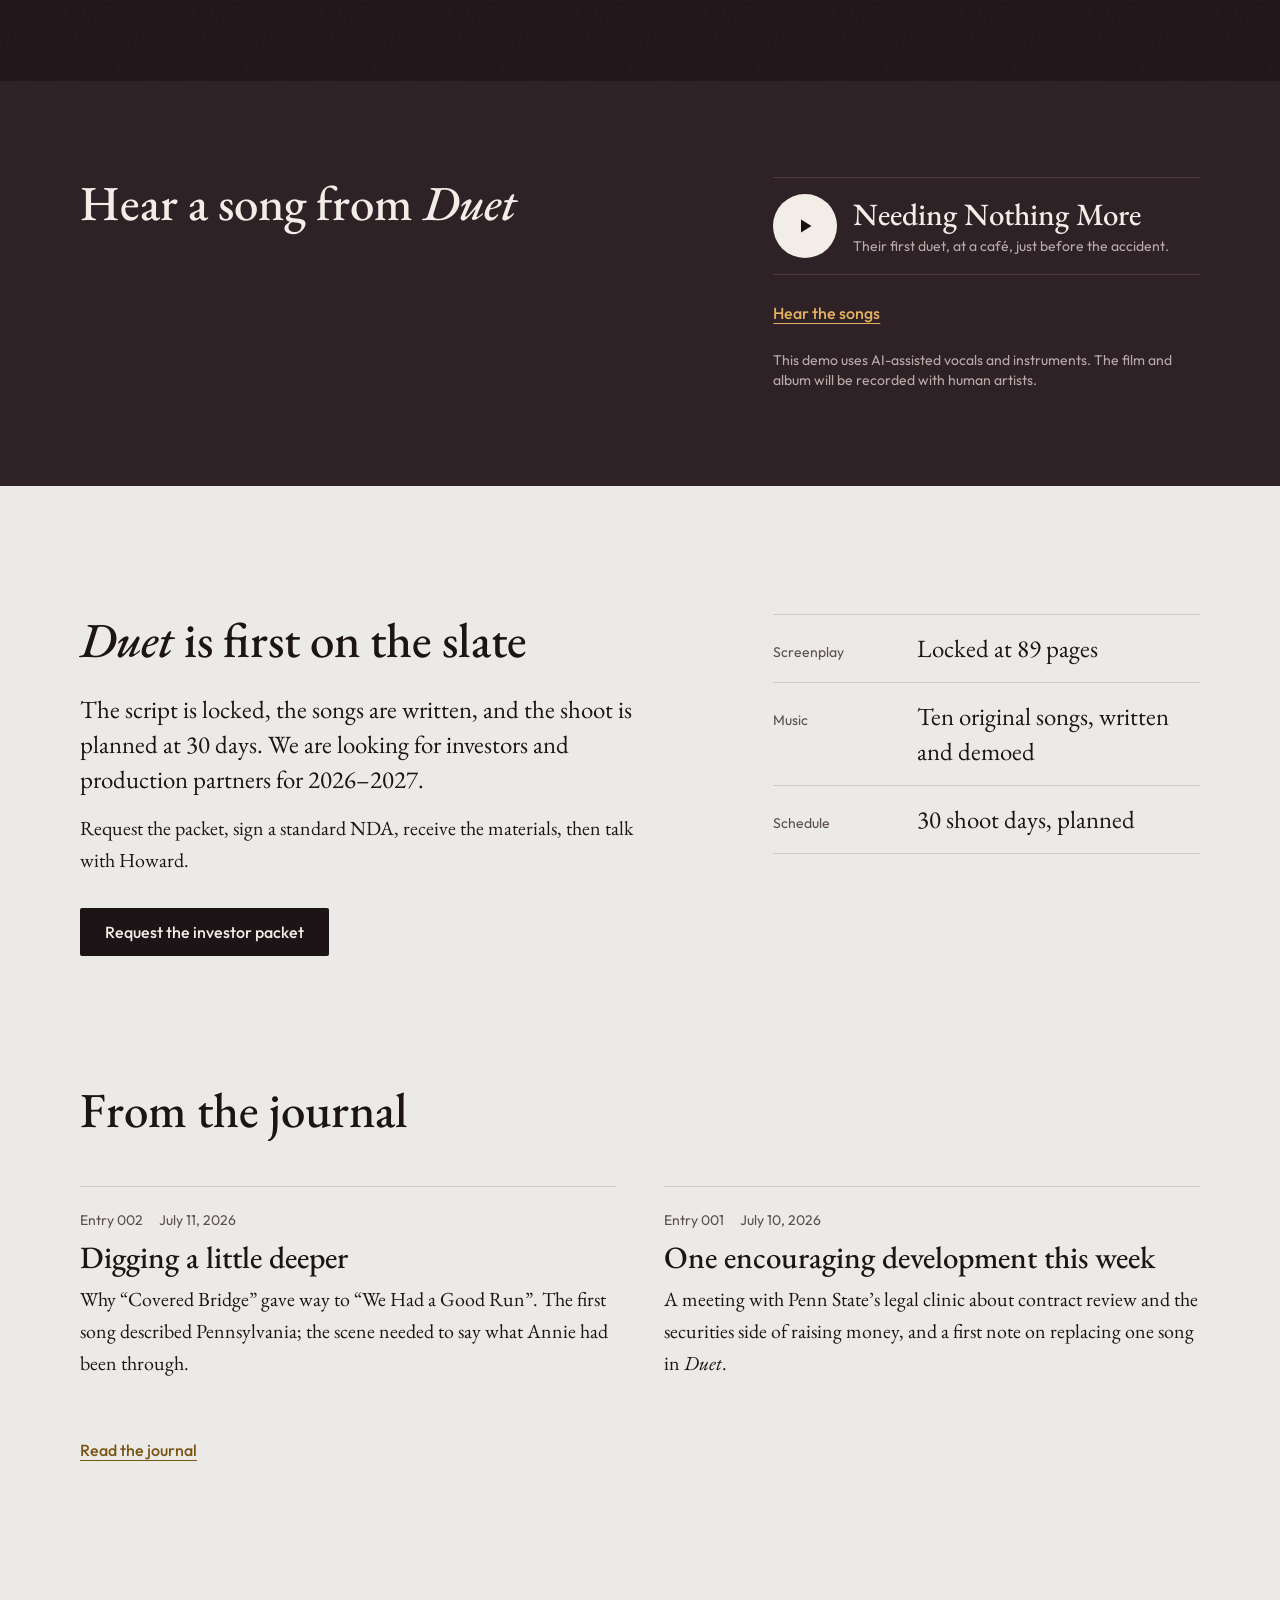
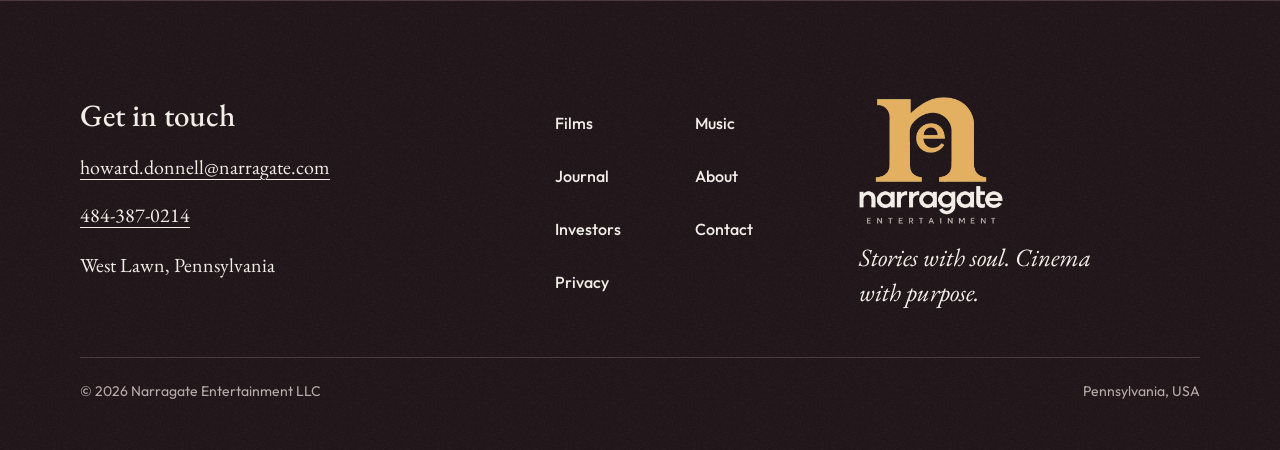
==== commit aa099c81: "feat: replace placeholder art with production images - add Duet and Aileen posters: 2:3 crops of the" ====
--- a/index.html
+++ b/index.html
@@ -53,7 +53,7 @@
 <div class="wrap heropad">
 <div class="hero">
 <div class="frame hero-frame js-rise">
-<span class="ph-label">[Teaser still from Duet]</span>
+<img src="assets/img/hero-duet.jpg" alt="" decoding="async">
 <a class="still" href="https://www.youtube.com/watch?v=na07O7nIwEA" target="_blank" rel="noopener" aria-label="Play the Duet teaser. Opens on YouTube."><span class="playbtn"><span class="playc"><svg viewBox="0 0 24 24" width="24" height="24" aria-hidden="true"><path d="M8 5.5v13l10.5-6.5z" fill="currentColor"></path></svg></span><span class="stk" style="gap: 4px"><span class="ui">Play the teaser</span><span class="meta mut">Opens on YouTube</span></span></span></a>
 </div>
 <div class="hero-copy">
@@ -73,7 +73,7 @@
 <h2 class="h2">The slate</h2>
 <div class="slate">
 <a class="lobby" href="duet.html">
-<div class="poster" aria-hidden="true"><span class="h2 it mut">Duet</span><span class="ph-label">[One-sheet]</span></div>
+<div class="poster" aria-hidden="true"><img src="assets/img/poster-duet.jpg" alt="" loading="lazy" decoding="async"></div>
 <div class="lab">
 <div class="lab-top"><span class="meta mut">Music drama</span><span class="chip">Script locked</span></div>
 <h3 class="h2 it">Duet</h3>
@@ -82,7 +82,7 @@
 </div>
 </a>
 <a class="lobby" href="aileen.html">
-<div class="poster" aria-hidden="true"><span class="h2 it mut">Aileen</span><span class="ph-label">[One-sheet]</span></div>
+<div class="poster" aria-hidden="true"><img src="assets/img/poster-aileen.jpg" alt="" loading="lazy" decoding="async"></div>
 <div class="lab">
 <div class="lab-top"><span class="meta mut">Psychological drama</span></div>
 <h3 class="h2 it">Aileen</h3>
--- a/assets/css/narragate.css
+++ b/assets/css/narragate.css
@@ -105,7 +105,8 @@
 a.lobby:hover .poster,a.lobby:focus-visible .poster{transform:translateY(-4px);box-shadow:0 32px 56px -16px rgba(0,0,0,0.7),inset 0 0 0 1px rgba(255,255,255,0.16)}
 .ng .poster .mut{color:var(--muted)}
 .story-poster{float:right;width:40%;margin:0 0 8px 16px;box-shadow:0 16px 32px -16px rgba(28,20,23,0.5)}
-.portrait{aspect-ratio:4/5;display:flex;align-items:center;justify-content:center;padding:16px;text-align:center}
+.poster>img,.frame>img,.portrait>img{position:absolute;inset:0;width:100%;height:100%;object-fit:cover}
+.portrait{position:relative;aspect-ratio:4/5;display:flex;align-items:center;justify-content:center;padding:16px;text-align:center}
 .ph-l{border:1px dashed var(--control-light);font:400 0.875rem/1.4 var(--sans);color:var(--ink-muted)}
 .ledger>div{display:grid;gap:4px;padding:16px 0;border-top:1px solid var(--screen-line)}
 .ledger>div:last-child{border-bottom:1px solid var(--screen-line)}
